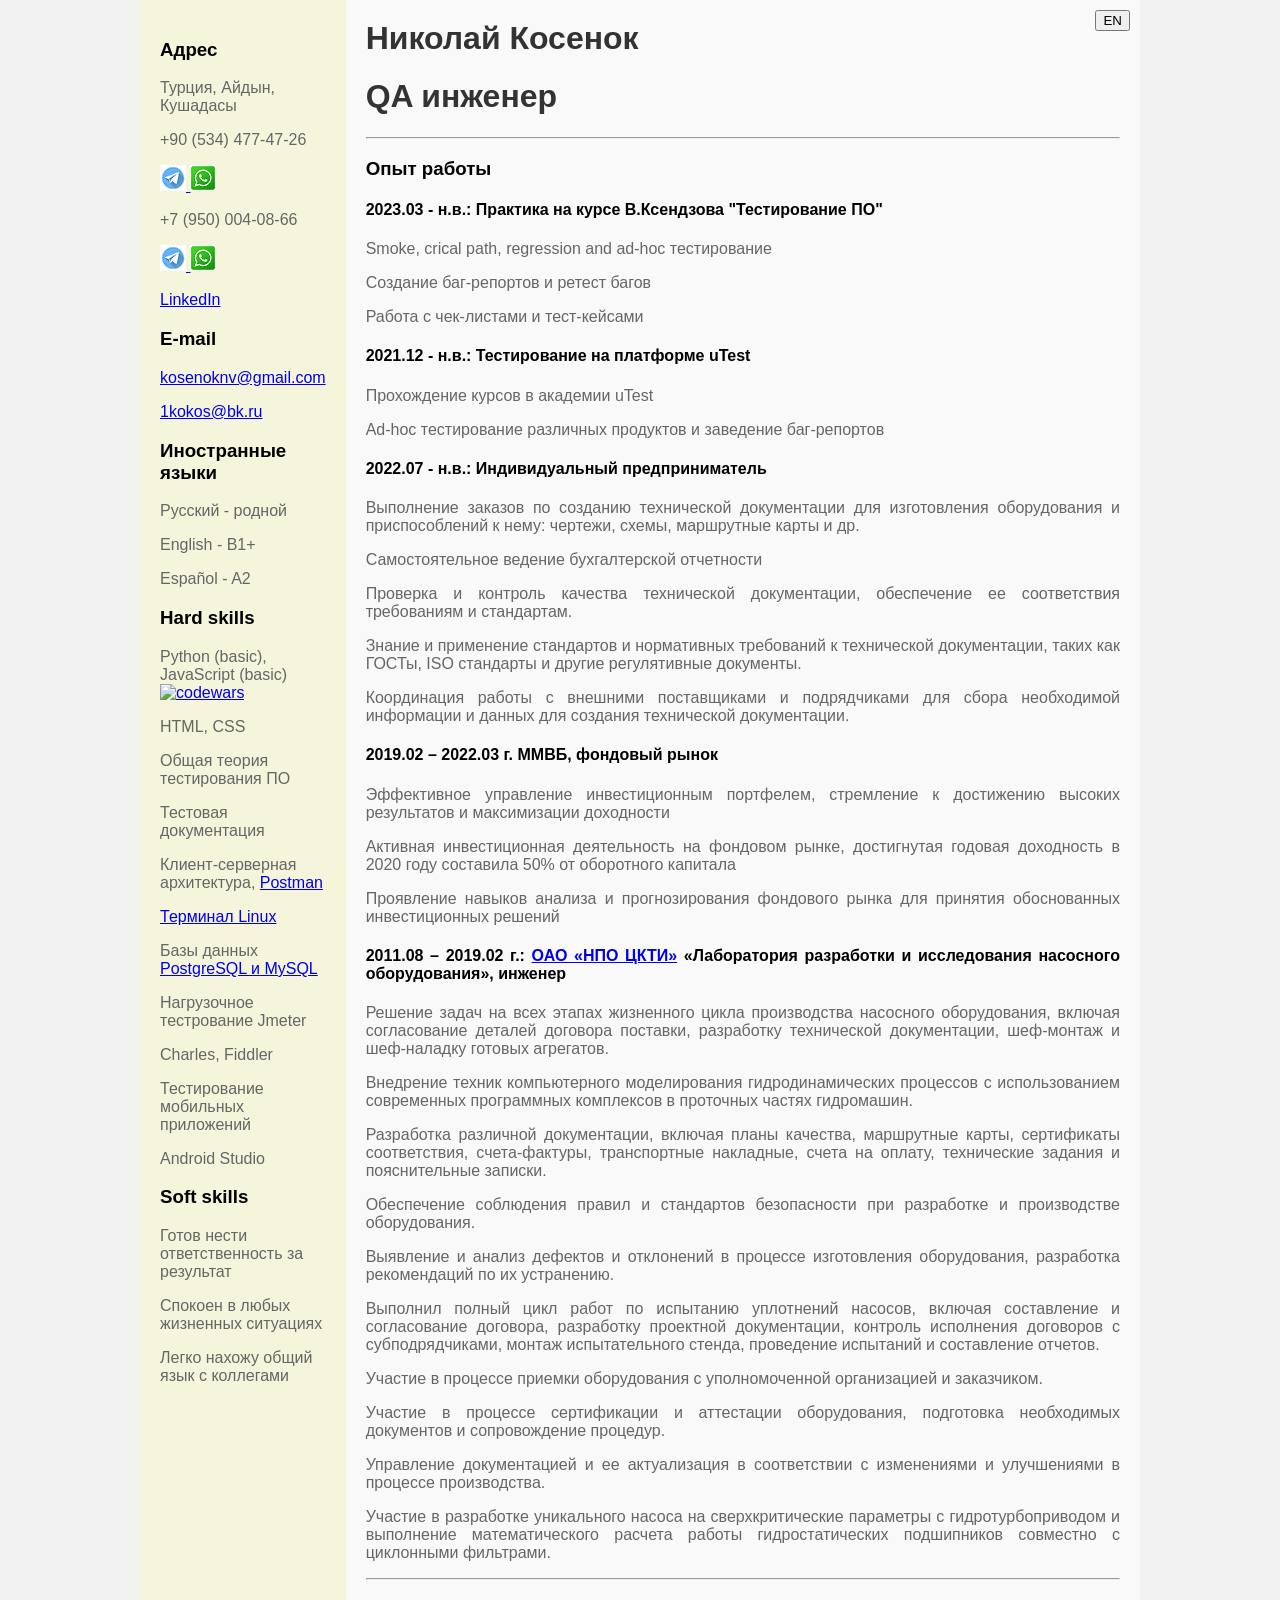
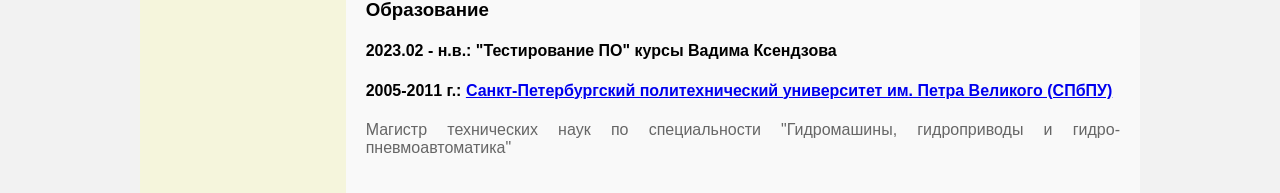
==== index.html @ a44d4cdd "index changed" ====
<!DOCTYPE html>
<html lang="Ru">
<head>
	<meta charset="UTF-8">
	<meta name="viewport" content="width=device-width, initial-scale=1.0">
	<title>CV Nikolai Kosenok</title>
	<link rel="stylesheet" href="style.css">
</head>
<body>
	<main class="container">
		<div class="left-column">

			
			<h3><b>Адрес</b></h3>
			
			<p>Турция, Айдын, Кушадасы</p>
			<p>+90 (534) 477-47-26</p>
			<p>	<a href="https://t.me/happy_cat0" target="_blank">
					<img src="telegram.png" alt="Telegram">
				</a>
				<a href="https://api.whatsapp.com/send?phone=905344774726" target="_blank">
					<img src="whatsapp.png" alt="WhatsApp">
				</a>
			</p>
			<p> +7 (950) 004-08-66 </p>
			<p>	<a href="https://t.me/kokosko" target="_blank">
					<img src="telegram.png" alt="Telegram">
				</a>
				<a href="https://api.whatsapp.com/send?phone=79500040866" target="_blank">
					<img src="whatsapp.png" alt="WhatsApp">
				</a>				
			</p>
			<p><a href="https://www.linkedin.com/in/kokosko" target="_blank">LinkedIn</a></p>
			<h3><b>E-mail</b></h3>
			<p><a href="mailto:kosenoknv@gmail.com" target="_blank">kosenoknv@gmail.com</a></p>
			<p><a href="mailto:1kokos@bk.ru" target="_blank">1kokos@bk.ru</a></p>
			
			<h3><b>Иностранные языки</b></h3>
				<p>Русский - родной</p>
				<p>English - B1+</p>
				<p> Español - A2</p>
			

			<h3>Hard skills</h3>
				<p>Python (basic), JavaScript (basic)
				<a href="https://www.codewars.com/users/Kokosko"> <img  src="https://www.codewars.com/users/Kokosko/badges/micro"  alt="codewars"></a></p>
				<p>HTML, CSS</p>
				<p>Общая теория тестирования ПО</p>
				<p>Тестовая документация</p>
				<p>Клиент-серверная архитектура, <a href="https://github.com/Kokos001/Postman.git">Postman</a></p>
				<p><a href="https://github.com/Kokos001/LinuxTerminal.git">Терминал Linux</a></p>
				<p>Базы данных <a href="https://github.com/Kokos001/SQL.git">PostgreSQL и MySQL</a></p>
				<p>Нагрузочное тестрование Jmeter</p>
				<p>Charles, Fiddler</p>
				<p>Тестирование мобильных приложений </p>
				<p> Android Studio </p>
			<h3><b>Soft skills</b></h3>
				<p>Готов нести ответственность за результат</p>
				<p>Спокоен в любых жизненных ситуациях</p>
				<p>Легко нахожу общий язык с коллегами</p>			
			
		</div>
		<div class="right-column text">
			 <a href="https://kokos001.github.io/nikolaikosenok/"><button>EN</button></a>
			<h1><b>Николай Косенок</b></h1>
			<h1>QA инженер</h1>
			
			<hr style="border-color: light-grey; margin-bottom: 10px;">
			
			<h3>Опыт работы</h3>
			<h4>2023.03 - н.в.: Практика на курсе В.Ксендзова "Тестирование ПО" </h4>
				<p>Smoke, crical path, regression and ad-hoc тестирование</p>
				<p>Создание баг-репортов и ретест багов</p>
				<p>Работа с чек-листами и тест-кейсами</p>
			<h4>2021.12 - н.в.: Тестирование на платформе uTest</h4>
				<p>Прохождение курсов в академии uTest</p>
				<p>Ad-hoc тестирование различных продуктов и заведение баг-репортов</p>
				
			<h4>2022.07 - н.в.: Индивидуальный предприниматель</h4>
				<p>Выполнение заказов по созданию технической документации для изготовления оборудования и приспособлений к нему: чертежи, схемы, маршрутные карты и др.</p>
				<p>Самостоятельное ведение бухгалтерской отчетности</p>
				<p>Проверка и контроль качества технической документации, обеспечение ее соответствия требованиям и стандартам.</p>
				<p>Знание и применение стандартов и нормативных требований к технической документации, таких как ГОСТы, ISO стандарты и другие регулятивные документы.</p>
				<p>Координация работы с внешними поставщиками и подрядчиками для сбора необходимой информации и данных для создания технической документации.</p>
			
			<h4>2019.02 – 2022.03 г. ММВБ, фондовый рынок</h4>
				<p>Эффективное управление инвестиционным портфелем, стремление к достижению высоких результатов и максимизации доходности</p>
				<p>Активная инвестиционная деятельность на фондовом рынке, достигнутая годовая доходность в 2020 году составила 50% от оборотного капитала</p>
				<p>Проявление навыков анализа и прогнозирования фондового рынка для принятия обоснованных инвестиционных решений</p>
			<h4>2011.08 – 2019.02 г.:  <a href="http://ckti.ru/" target="_blank">ОАО «НПО ЦКТИ»</a> «Лаборатория разработки и исследования насосного оборудования», инженер</h4>
				<p>Решение задач на всех этапах жизненного цикла производства насосного оборудования, включая согласование деталей договора поставки, разработку технической документации, шеф-монтаж и шеф-наладку готовых агрегатов.</p>
				<p>Внедрение техник компьютерного моделирования гидродинамических процессов с использованием современных программных комплексов в проточных частях гидромашин.</p>
				<p>Разработка различной документации, включая планы качества, маршрутные карты, сертификаты соответствия, счета-фактуры, транспортные накладные, счета на оплату, технические задания и пояснительные записки.</p>
				<p>Обеспечение соблюдения правил и стандартов безопасности при разработке и производстве оборудования.</p>
				<p>Выявление и анализ дефектов и отклонений в процессе изготовления оборудования, разработка рекомендаций по их устранению.</p>
				<p>Выполнил полный цикл работ по испытанию уплотнений насосов, включая составление и согласование договора, разработку проектной документации, контроль исполнения договоров с субподрядчиками, монтаж испытательного стенда, проведение испытаний и составление отчетов.</p>
				<p>Участие в процессе приемки оборудования с уполномоченной организацией и заказчиком.</p>
				<p>Участие в процессе сертификации и аттестации оборудования, подготовка необходимых документов и сопровождение процедур.</p>
				<p>Управление документацией и ее актуализация в соответствии с изменениями и улучшениями в процессе производства.</p>
				<p>Участие в разработке уникального насоса на сверхкритические параметры с гидротурбоприводом и выполнение математического расчета работы гидростатических подшипников совместно с циклонными фильтрами.</p>
				
			
									
			<hr style="border-color: light-grey; margin-bottom: 10px;">
			<h3>Образование</h3>
			<h4>2023.02 - н.в.: "Тестирование ПО" курсы Вадима Ксендзова</h4>
			
			<h4>2005-2011 г.: <a href="https://www.spbstu.ru/ " target="_blank">Санкт-Петербургский политехнический университет им. Петра Великого (СПбПУ)</a> </h4>
			<p>Магистр технических наук по специальности "Гидромашины, гидроприводы и гидро-пневмоавтоматика"
		</div>
		
	</main>
	<footer>
		
	
	</footer>
	
</body>
</html>
---- style.css ----
body {
  margin: 0;
  padding: 0;
  font-family: Arial, sans-serif;
  background-color: #f2f2f2;
  

}

.container {
  display: flex;
  max-width: 1000px;
  margin: 0 auto;
}

.left-column {
  background-color: #f5f5dc;
  padding: 20px;
  width: 250px;
  box-sizing: border-box;
}

.right-column {
  background-color: #f9f9f9;
  padding: 20px;
  width: 100%;
  box-sizing: border-box;
  word-wrap: break-word;
  position: relative;
}

h1 {
  color: #333333;
  margin-top: 0;
}

h2 {
  color: #555555;
}

p {
  color: #666666;
}
.text {
  word-wrap: break-word;
  text-align: justify;
}

@media only screen and (max-width: 480px) {
  /* Здесь указываете стили, которые должны применяться на мобильных устройствах */
  body {
    font-size: 8px;
  }
  /* Пример изменения размера шрифта */
  .header {
    padding: 10px;
  }
  /* Пример изменения отступов */
  .content {
    margin: 0;
  }
  /* Пример удаления или скрытия некоторых элементов */
  .sidebar {
    display: none;
  }

}

button {
  position: absolute;
  top: 10px;
  right: 10px;
}
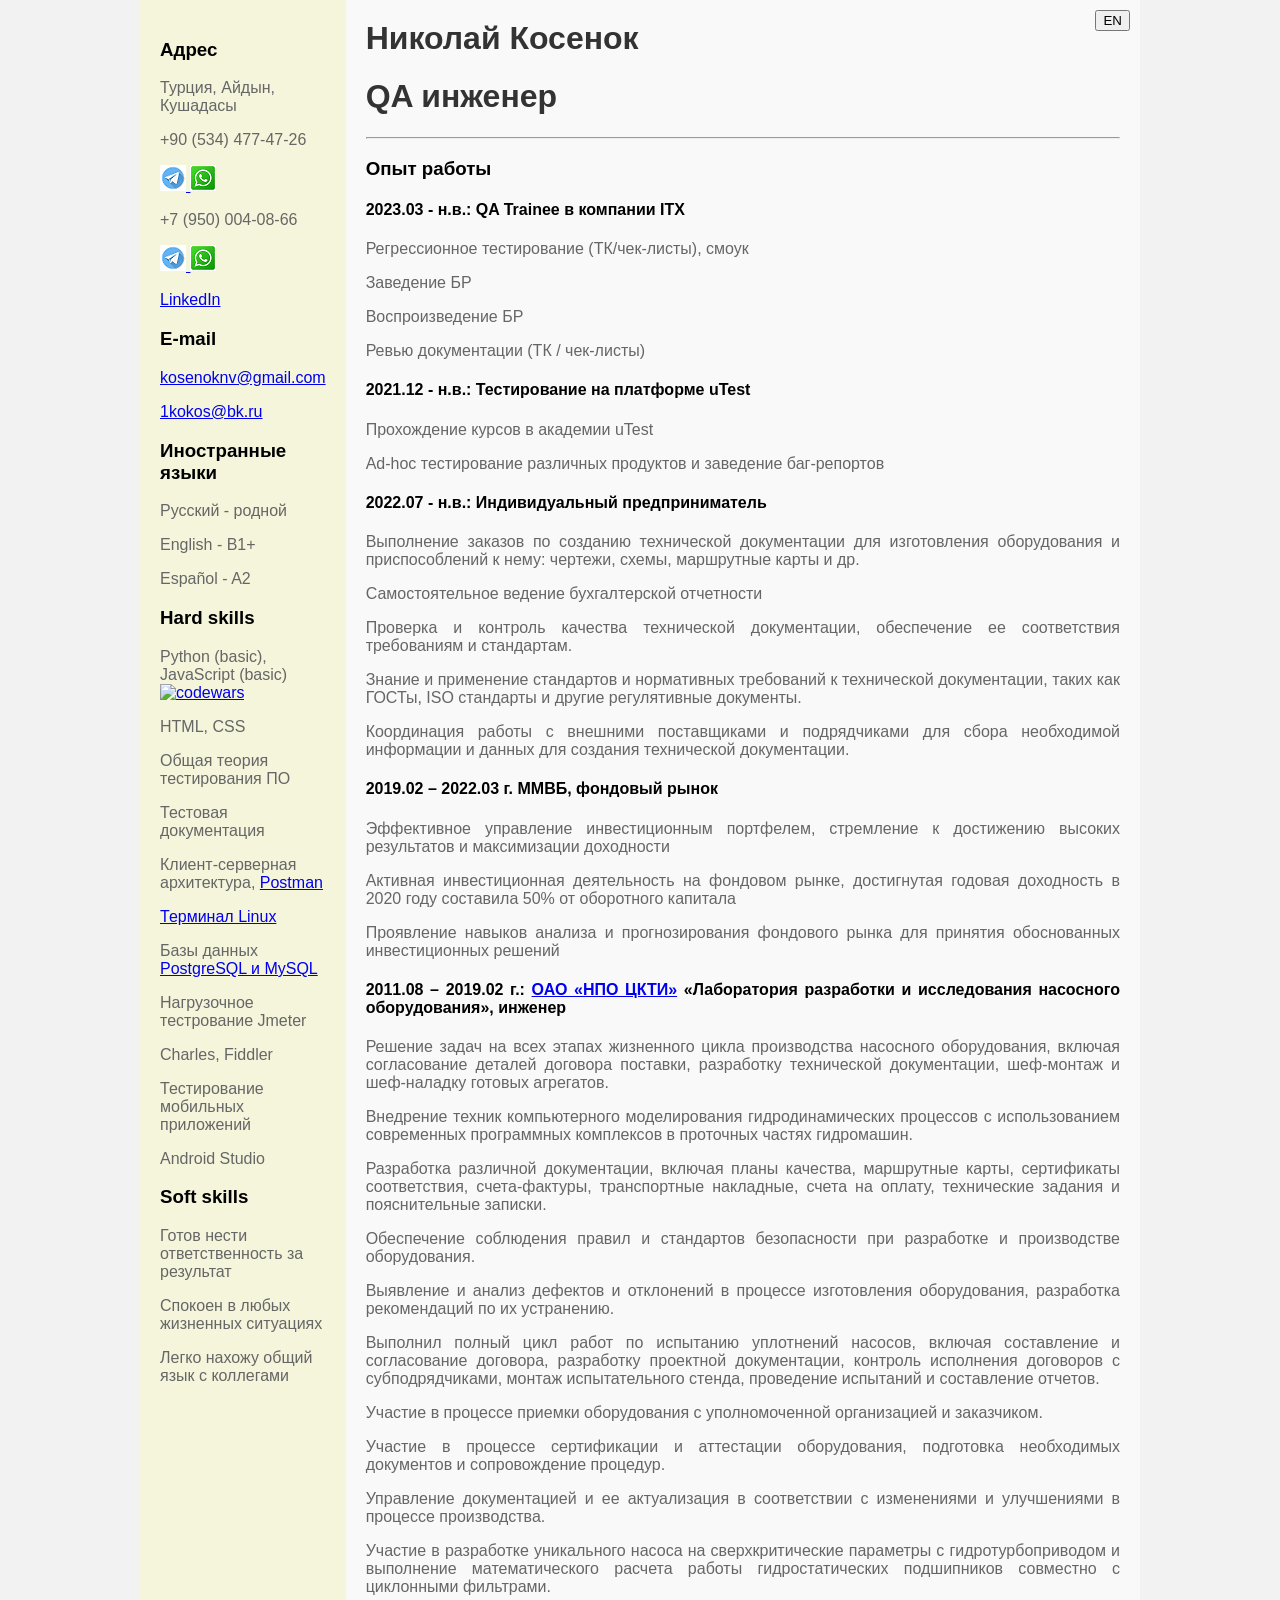
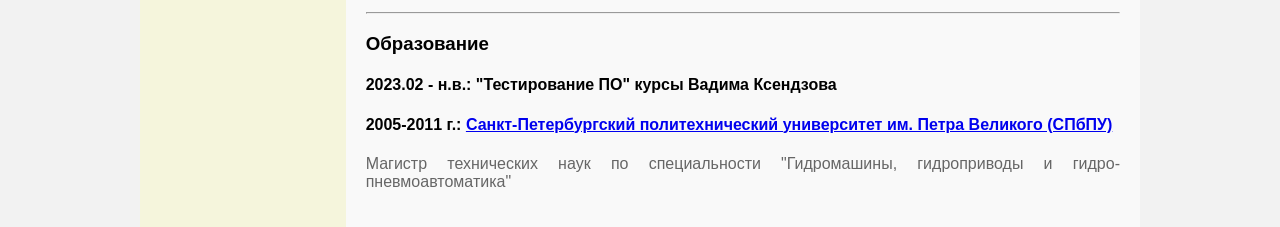
==== commit 496d2232: "chenged practice" ====
--- a/index.html
+++ b/index.html
@@ -68,10 +68,12 @@
 			<hr style="border-color: light-grey; margin-bottom: 10px;">
 			
 			<h3>Опыт работы</h3>
-			<h4>2023.03 - н.в.: Практика на курсе В.Ксендзова "Тестирование ПО" </h4>
-				<p>Smoke, crical path, regression and ad-hoc тестирование</p>
-				<p>Создание баг-репортов и ретест багов</p>
-				<p>Работа с чек-листами и тест-кейсами</p>
+			<h4>2023.03 - н.в.: QA Trainee в компании ITX </h4>
+				<p>Регрессионное тестирование (ТК/чек-листы), смоук</p>
+				<p>Заведение БР</p>
+				<p>Воспроизведение БР</p>
+				<p>Ревью документации (ТК / чек-листы)</p>
+				
 			<h4>2021.12 - н.в.: Тестирование на платформе uTest</h4>
 				<p>Прохождение курсов в академии uTest</p>
 				<p>Ad-hoc тестирование различных продуктов и заведение баг-репортов</p>
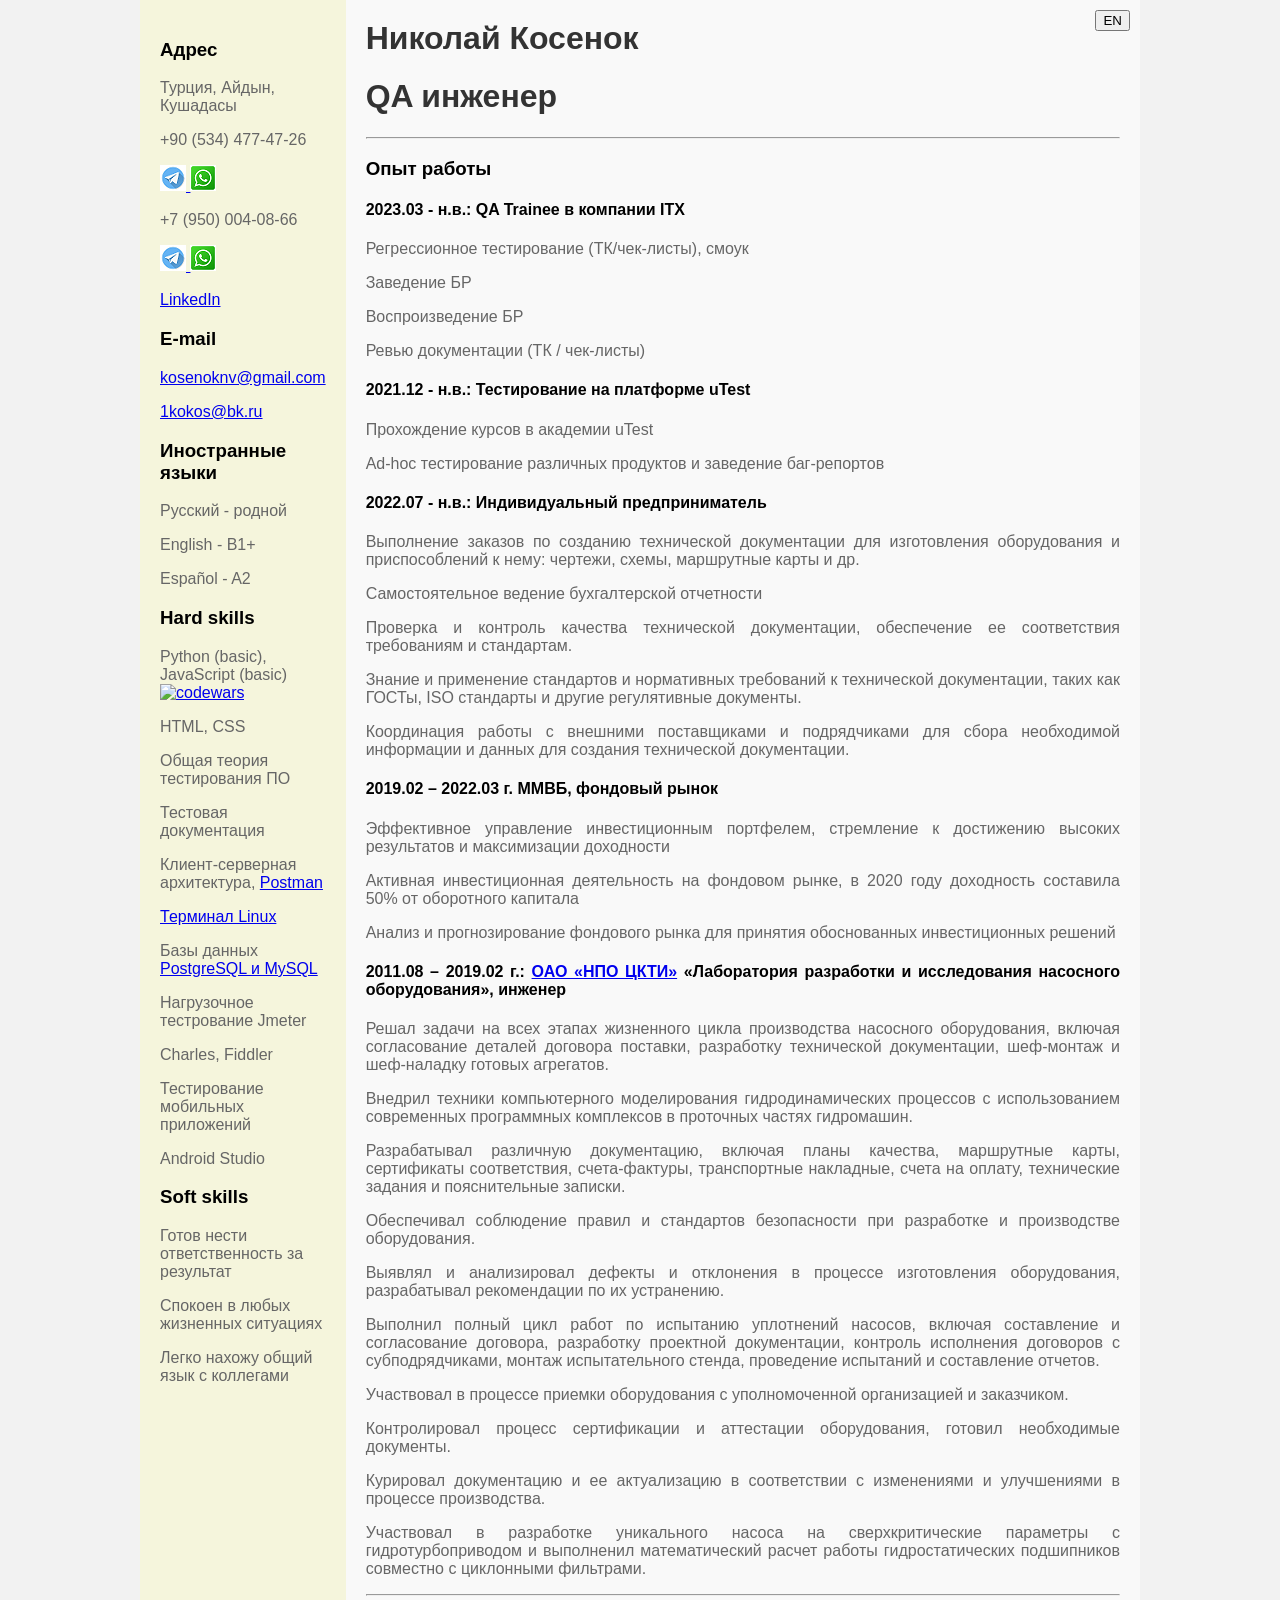
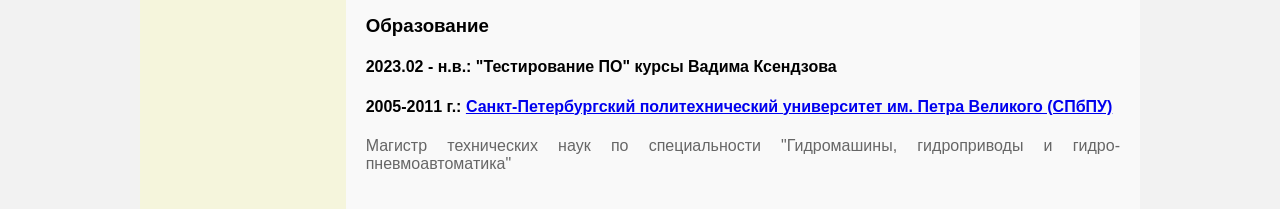
==== commit 911c10dc: "changed index" ====
--- a/index.html
+++ b/index.html
@@ -87,19 +87,19 @@
 			
 			<h4>2019.02 – 2022.03 г. ММВБ, фондовый рынок</h4>
 				<p>Эффективное управление инвестиционным портфелем, стремление к достижению высоких результатов и максимизации доходности</p>
-				<p>Активная инвестиционная деятельность на фондовом рынке, достигнутая годовая доходность в 2020 году составила 50% от оборотного капитала</p>
-				<p>Проявление навыков анализа и прогнозирования фондового рынка для принятия обоснованных инвестиционных решений</p>
+				<p>Активная инвестиционная деятельность на фондовом рынке, в 2020 году доходность составила 50% от оборотного капитала</p>
+				<p>Анализ и прогнозирование фондового рынка для принятия обоснованных инвестиционных решений</p>
 			<h4>2011.08 – 2019.02 г.:  <a href="http://ckti.ru/" target="_blank">ОАО «НПО ЦКТИ»</a> «Лаборатория разработки и исследования насосного оборудования», инженер</h4>
-				<p>Решение задач на всех этапах жизненного цикла производства насосного оборудования, включая согласование деталей договора поставки, разработку технической документации, шеф-монтаж и шеф-наладку готовых агрегатов.</p>
-				<p>Внедрение техник компьютерного моделирования гидродинамических процессов с использованием современных программных комплексов в проточных частях гидромашин.</p>
-				<p>Разработка различной документации, включая планы качества, маршрутные карты, сертификаты соответствия, счета-фактуры, транспортные накладные, счета на оплату, технические задания и пояснительные записки.</p>
-				<p>Обеспечение соблюдения правил и стандартов безопасности при разработке и производстве оборудования.</p>
-				<p>Выявление и анализ дефектов и отклонений в процессе изготовления оборудования, разработка рекомендаций по их устранению.</p>
+				<p>Решал задачи на всех этапах жизненного цикла производства насосного оборудования, включая согласование деталей договора поставки, разработку технической документации, шеф-монтаж и шеф-наладку готовых агрегатов.</p>
+				<p>Внедрил техники компьютерного моделирования гидродинамических процессов с использованием современных программных комплексов в проточных частях гидромашин.</p>
+				<p>Разрабатывал различную документацию, включая планы качества, маршрутные карты, сертификаты соответствия, счета-фактуры, транспортные накладные, счета на оплату, технические задания и пояснительные записки.</p>
+				<p>Обеспечивал соблюдение правил и стандартов безопасности при разработке и производстве оборудования.</p>
+				<p>Выявлял и анализировал дефекты и отклонения в процессе изготовления оборудования, разрабатывал рекомендации по их устранению.</p>
 				<p>Выполнил полный цикл работ по испытанию уплотнений насосов, включая составление и согласование договора, разработку проектной документации, контроль исполнения договоров с субподрядчиками, монтаж испытательного стенда, проведение испытаний и составление отчетов.</p>
-				<p>Участие в процессе приемки оборудования с уполномоченной организацией и заказчиком.</p>
-				<p>Участие в процессе сертификации и аттестации оборудования, подготовка необходимых документов и сопровождение процедур.</p>
-				<p>Управление документацией и ее актуализация в соответствии с изменениями и улучшениями в процессе производства.</p>
-				<p>Участие в разработке уникального насоса на сверхкритические параметры с гидротурбоприводом и выполнение математического расчета работы гидростатических подшипников совместно с циклонными фильтрами.</p>
+				<p>Участвовал в процессе приемки оборудования с уполномоченной организацией и заказчиком.</p>
+				<p>Контролировал процесс сертификации и аттестации оборудования, готовил необходимые документы.</p>
+				<p>Курировал документацию и ее актуализацию в соответствии с изменениями и улучшениями в процессе производства.</p>
+				<p>Участвовал в разработке уникального насоса на сверхкритические параметры с гидротурбоприводом и выполненил математический расчет работы гидростатических подшипников совместно с циклонными фильтрами.</p>
 				
 			
 									
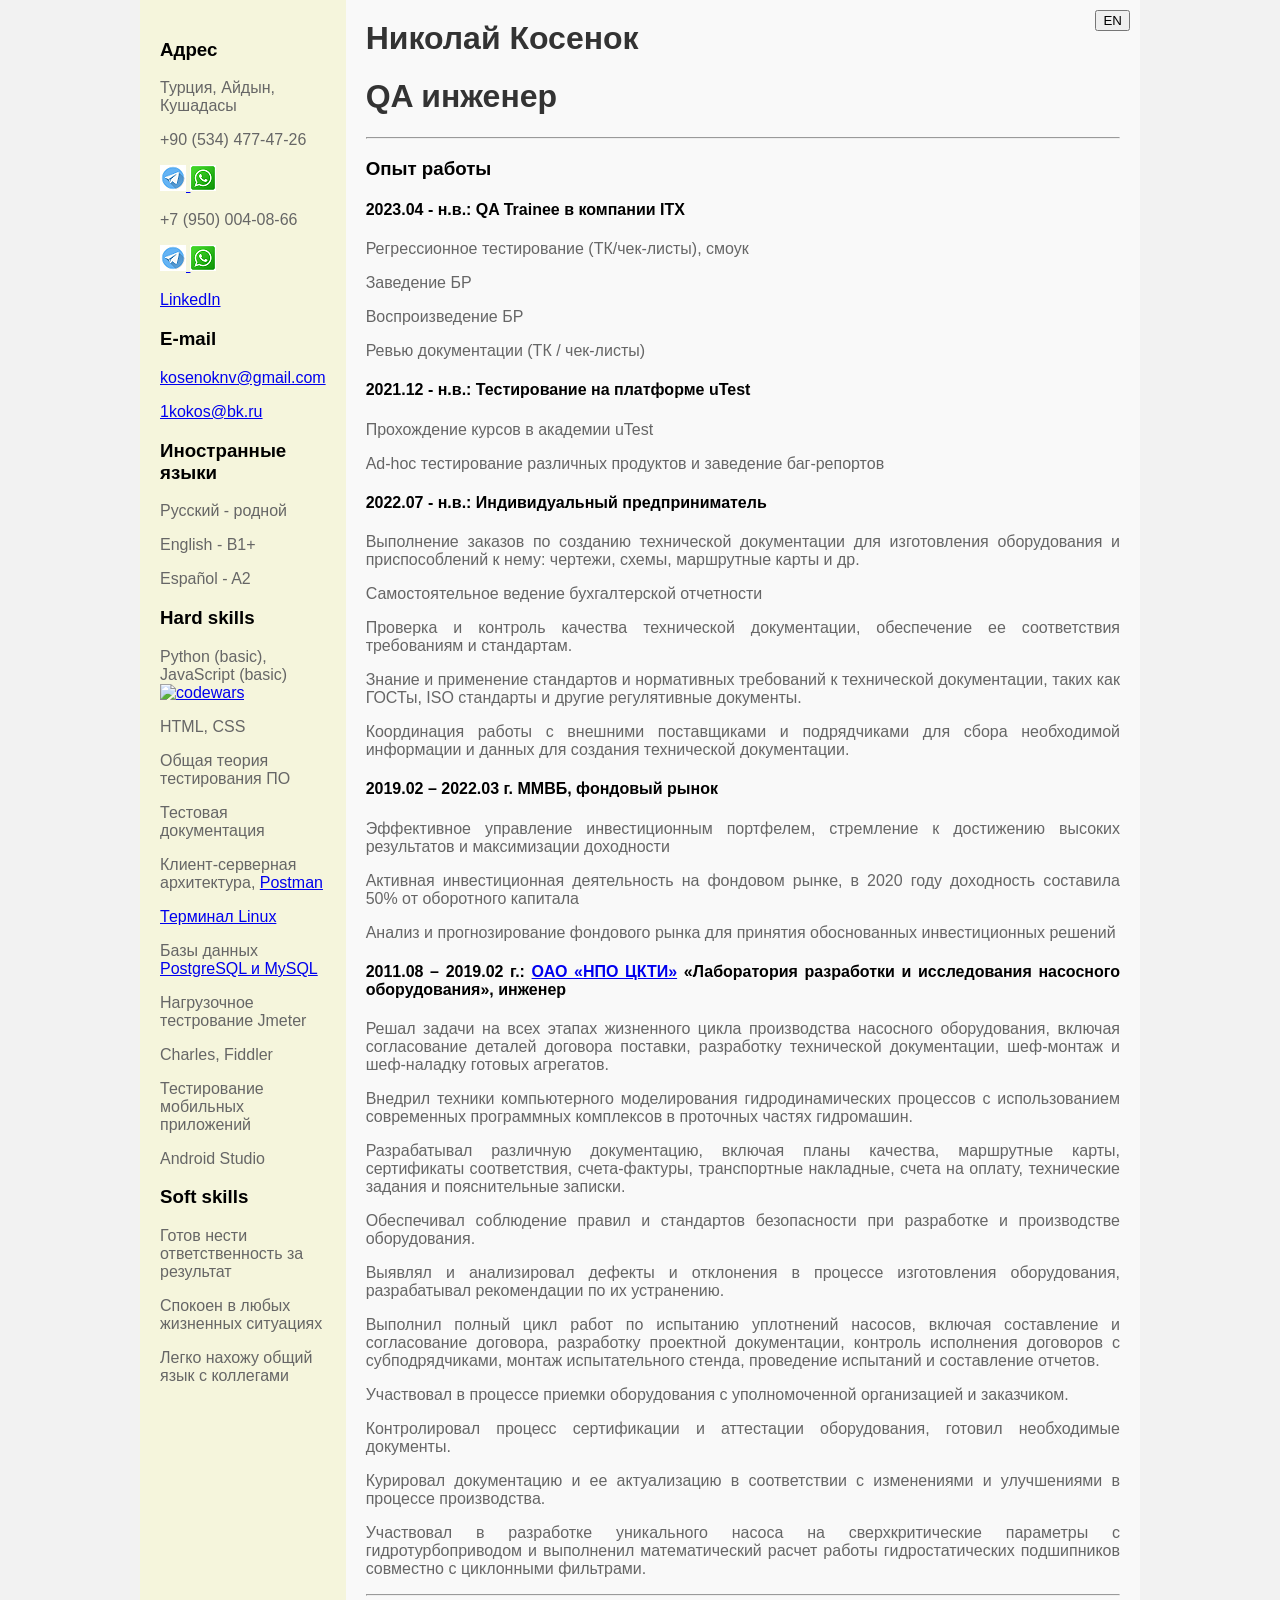
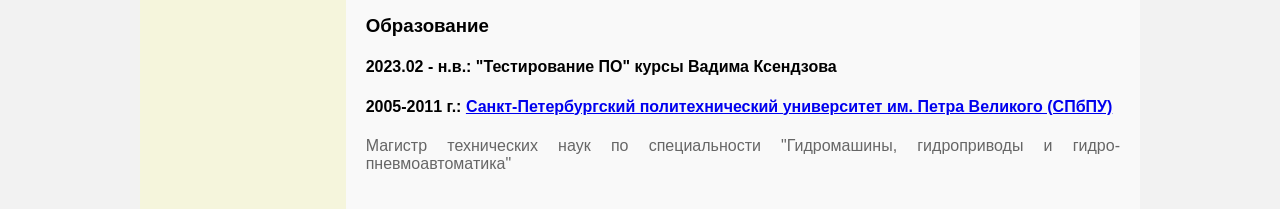
==== commit 11373675: "index changed" ====
--- a/index.html
+++ b/index.html
@@ -68,7 +68,7 @@
 			<hr style="border-color: light-grey; margin-bottom: 10px;">
 			
 			<h3>Опыт работы</h3>
-			<h4>2023.03 - н.в.: QA Trainee в компании ITX </h4>
+			<h4>2023.04 - н.в.: QA Trainee в компании ITX </h4>
 				<p>Регрессионное тестирование (ТК/чек-листы), смоук</p>
 				<p>Заведение БР</p>
 				<p>Воспроизведение БР</p>
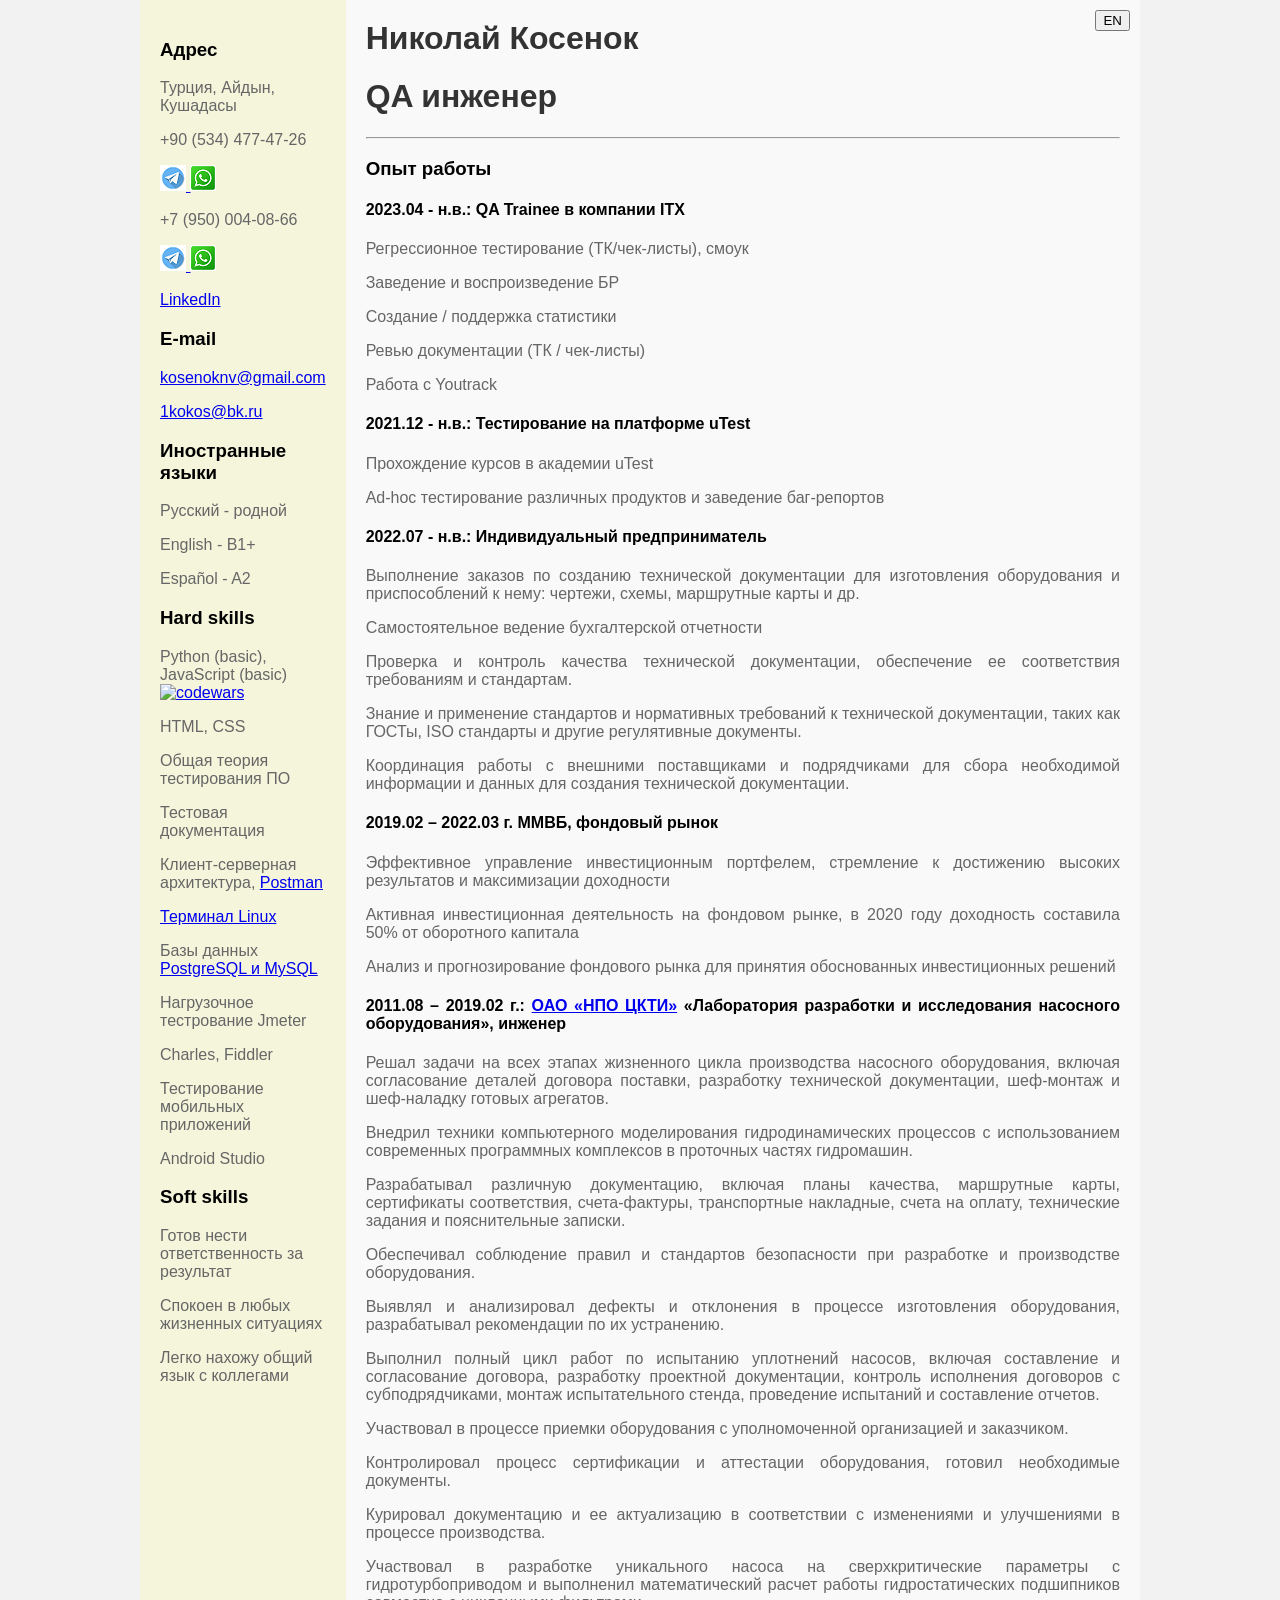
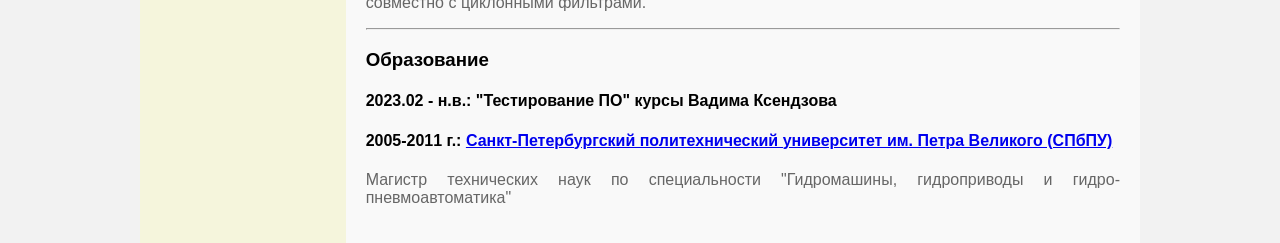
==== commit 526dd968: "added youtrack" ====
--- a/index.html
+++ b/index.html
@@ -70,9 +70,11 @@
 			<h3>Опыт работы</h3>
 			<h4>2023.04 - н.в.: QA Trainee в компании ITX </h4>
 				<p>Регрессионное тестирование (ТК/чек-листы), смоук</p>
-				<p>Заведение БР</p>
-				<p>Воспроизведение БР</p>
+				<p>Заведение и воспроизведение БР</p>
+				<p>Создание / поддержка статистики</p>
 				<p>Ревью документации (ТК / чек-листы)</p>
+				<p>Работа с Youtrack</p>
+				
 				
 			<h4>2021.12 - н.в.: Тестирование на платформе uTest</h4>
 				<p>Прохождение курсов в академии uTest</p>
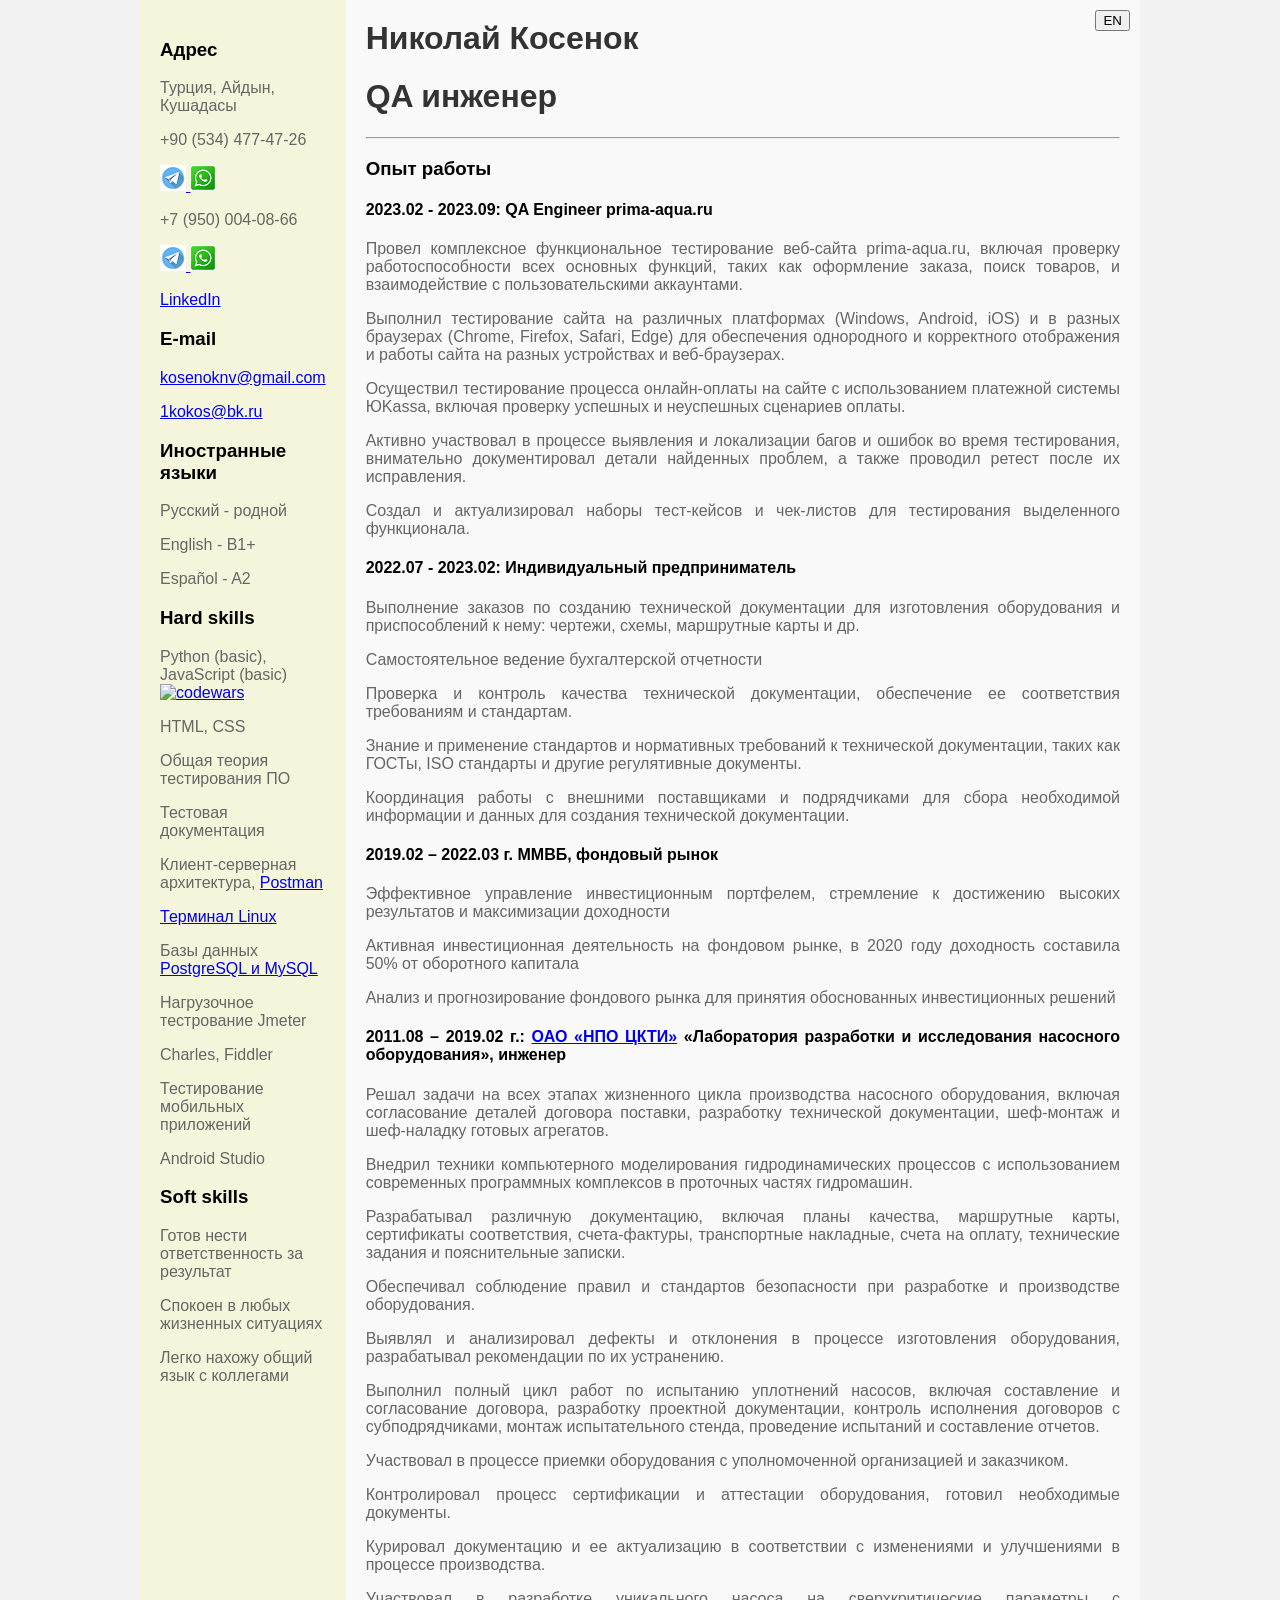
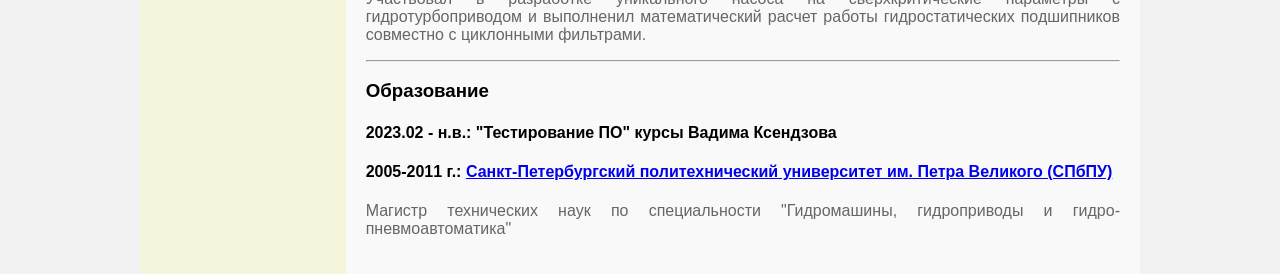
==== commit 4d3bbd82: "added aqua" ====
--- a/index.html
+++ b/index.html
@@ -68,19 +68,22 @@
 			<hr style="border-color: light-grey; margin-bottom: 10px;">
 			
 			<h3>Опыт работы</h3>
-			<h4>2023.04 - н.в.: QA Trainee в компании ITX </h4>
-				<p>Регрессионное тестирование (ТК/чек-листы), смоук</p>
-				<p>Заведение и воспроизведение БР</p>
-				<p>Создание / поддержка статистики</p>
-				<p>Ревью документации (ТК / чек-листы)</p>
-				<p>Работа с Youtrack</p>
+			<h4>2023.02 - 2023.09: QA Engineer  prima-aqua.ru </h4>
+				<p>Провел комплексное функциональное тестирование веб-сайта prima-aqua.ru, 
+					включая проверку работоспособности всех основных функций, таких как оформление 
+					заказа, поиск товаров, и взаимодействие с пользовательскими аккаунтами.</p>
+				<p>Выполнил тестирование сайта на различных платформах (Windows, Android, iOS) и 
+					в разных браузерах (Chrome, Firefox, Safari, Edge) для обеспечения однородного и 
+					корректного отображения и работы сайта на разных устройствах и веб-браузерах.</p>
+				<p>Осуществил тестирование процесса онлайн-оплаты на сайте с использованием платежной системы ЮKassa, 
+					включая проверку успешных и неуспешных сценариев оплаты.</p>
+				<p>Активно участвовал в процессе выявления и локализации багов и ошибок во время тестирования, 
+					внимательно документировал детали найденных проблем, а также проводил ретест после их исправления.</p>
+				<p>Создал и актуализировал наборы тест-кейсов и чек-листов для тестирования выделенного функционала.</p>
 				
+
 				
-			<h4>2021.12 - н.в.: Тестирование на платформе uTest</h4>
-				<p>Прохождение курсов в академии uTest</p>
-				<p>Ad-hoc тестирование различных продуктов и заведение баг-репортов</p>
-				
-			<h4>2022.07 - н.в.: Индивидуальный предприниматель</h4>
+			<h4>2022.07 - 2023.02: Индивидуальный предприниматель</h4>
 				<p>Выполнение заказов по созданию технической документации для изготовления оборудования и приспособлений к нему: чертежи, схемы, маршрутные карты и др.</p>
 				<p>Самостоятельное ведение бухгалтерской отчетности</p>
 				<p>Проверка и контроль качества технической документации, обеспечение ее соответствия требованиям и стандартам.</p>
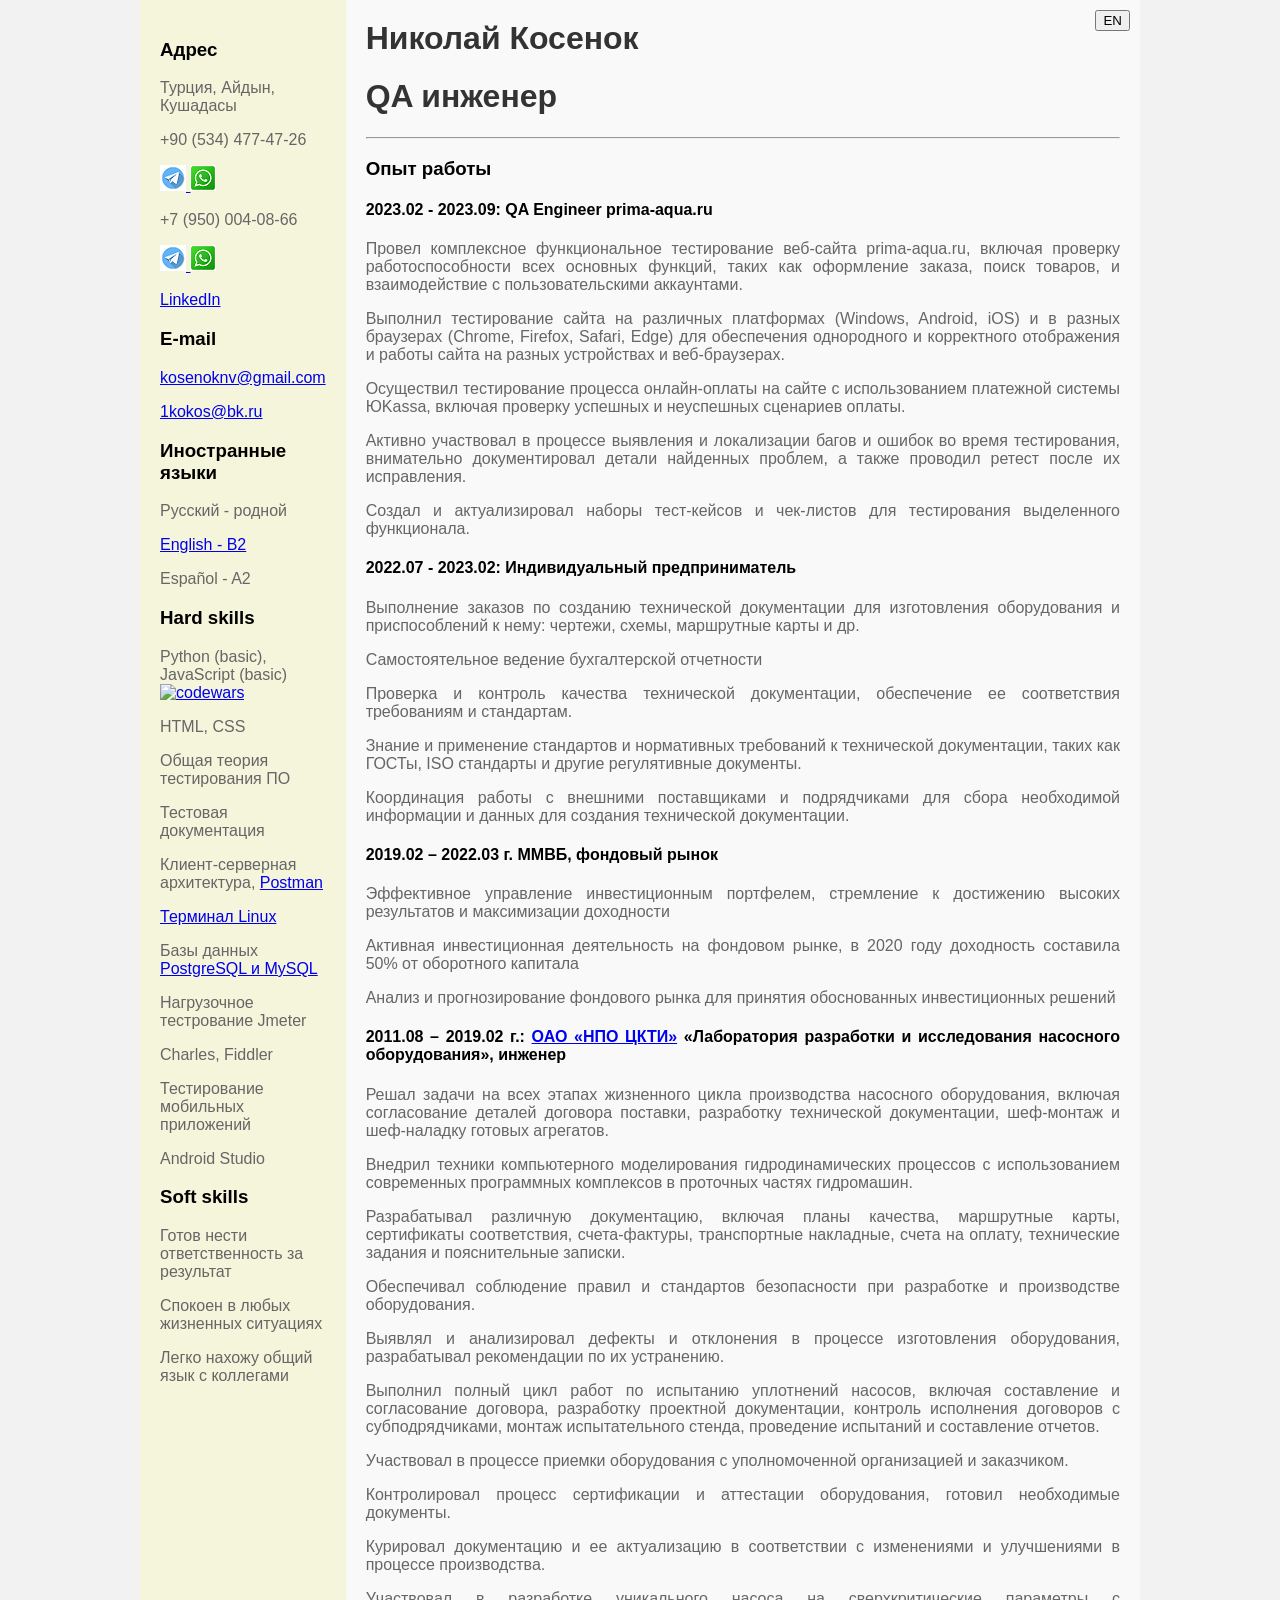
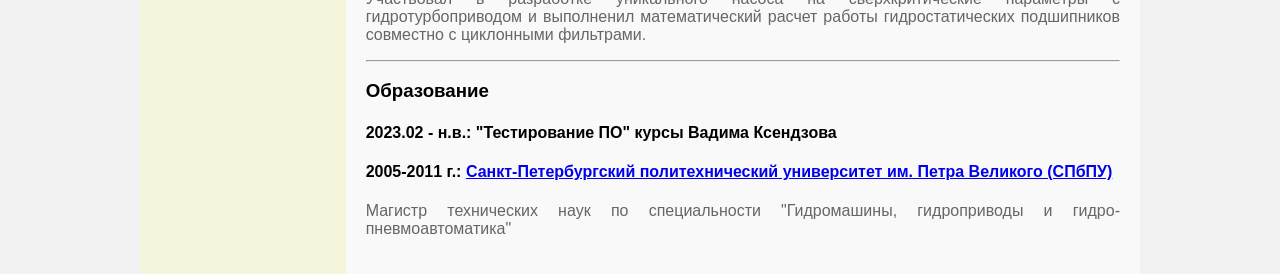
==== commit ddb1ef9d: "added english" ====
--- a/index.html
+++ b/index.html
@@ -37,7 +37,7 @@
 			
 			<h3><b>Иностранные языки</b></h3>
 				<p>Русский - родной</p>
-				<p>English - B1+</p>
+				<p><a href="www.efset.org/cert/eA98SH" target="_blank">English - B2</a></p>    
 				<p> Español - A2</p>
 			
 
